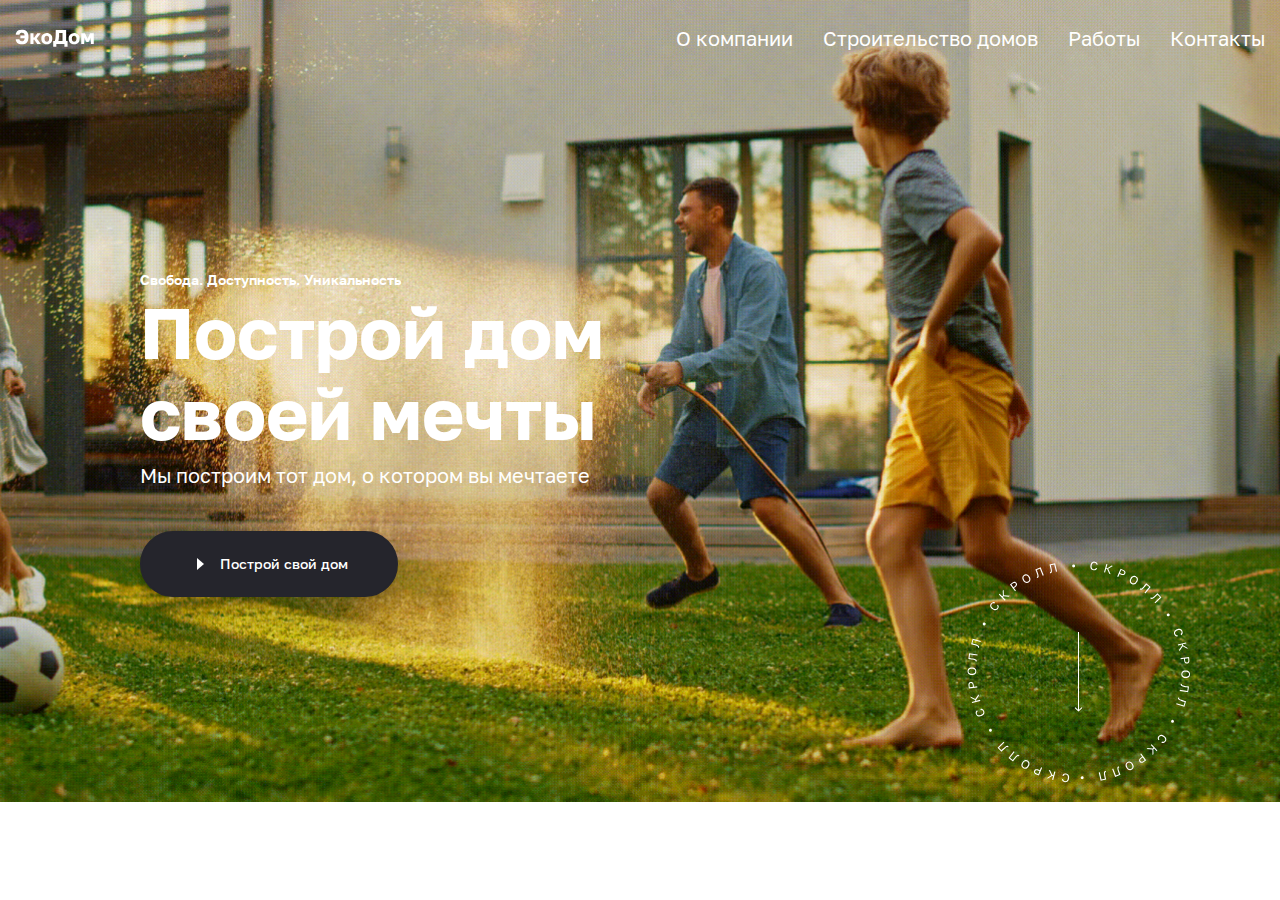
==== index.html @ 2472d7af "Update 2023-01-09T12:55:20.581Z" ====
<!DOCTYPE html>
<html lang="en">
	<head>
		<meta charset="UTF-8" />
		<meta http-equiv="X-UA-Compatible" content="IE=edge" />
		<meta name="viewport" content="width=device-width, initial-scale=1.0" />
		<title>Sample</title>
		<link type="image/svg" href="favicons/favicon.svg" rel="icon" />
		<link href="css/style.min.css" rel="stylesheet" />
	</head>

	<body>
		<header class="header">
	<div class="container">
		<div class="header__wrap">
			<a class="logo">
				<svg class="logo__img">
					<use href="img/sprite.svg#logo"></use>
				</svg>
			</a>
			<button class="burger btn-reset">
				<span class="burger__line"></span>
			</button>
			<nav class="nav">
				<ul class="nav__menu list-reset menu">
					<li class="menu__item">
						<a
							class="menu__link link-reset"
							href="#"
							data-goto=".page__section-1"
							>О компании</a
						>
					</li>
					<li class="menu__item">
						<a
							class="menu__link link-reset"
							href="#"
							data-goto=".page__section-2"
							>Строительство домов</a
						>
					</li>
					<li class="menu__item">
						<a
							class="menu__link link-reset"
							href="#"
							data-goto=".page__section-3"
							>Работы</a
						>
					</li>
					<li class="menu__item">
						<a
							class="menu__link link-reset"
							href="#"
							data-goto=".page__section-3"
							>Контакты</a
						>
					</li>
				</ul>
			</nav>
		</div>
	</div>
</header>

		<main class="main"><section class="hero">
	<div class="hero__container container">
		<div class="hero__wrap">
			<span class="hero__descr">Свобода. Доступность. Уникальность</span>
			<h1 class="hero__title">Построй дом своей мечты</h1>
			<span class="hero__quote"
				>Мы&nbsp;построим тот дом, о&nbsp;котором вы&nbsp;мечтаете</span
			>
			<a class="hero__link link link-reset" href="#">Построй свой дом</a>
		</div>
		<a class="hero__scroll link-reset" href="#">
			<svg class="hero__img">
				<use href="img/sprite.svg#scroll"></use>
			</svg>
		</a>
	</div>
</section>
</main>
		<footer class="footer">
  <div class="container">

  </div>
</footer>
		<script src="js/scripts.min.js"></script>
	</body>
</html>
---- css/style.min.css ----
/*! normalize.css v8.0.1 | MIT License | github.com/necolas/normalize.css */
/* Document
   ========================================================================== */
/**
 * 1. Correct the line height in all browsers.
 * 2. Prevent adjustments of font size after orientation changes in iOS.
 */
html {
  line-height: 1.15; /* 1 */
  -webkit-text-size-adjust: 100%; /* 2 */
}

/* Sections
   ========================================================================== */
/**
 * Remove the margin in all browsers.
 */
body {
  margin: 0;
}

/**
 * Render the `main` element consistently in IE.
 */
main {
  display: block;
}

/**
 * Correct the font size and margin on `h1` elements within `section` and
 * `article` contexts in Chrome, Firefox, and Safari.
 */
h1 {
  font-size: 2em;
  margin: 0.67em 0;
}

/* Grouping content
   ========================================================================== */
/**
 * 1. Add the correct box sizing in Firefox.
 * 2. Show the overflow in Edge and IE.
 */
hr {
  -webkit-box-sizing: content-box;
          box-sizing: content-box; /* 1 */
  height: 0; /* 1 */
  overflow: visible; /* 2 */
}

/**
 * 1. Correct the inheritance and scaling of font size in all browsers.
 * 2. Correct the odd `em` font sizing in all browsers.
 */
pre {
  font-family: monospace, monospace; /* 1 */
  font-size: 1em; /* 2 */
}

/* Text-level semantics
   ========================================================================== */
/**
 * Remove the gray background on active links in IE 10.
 */
a {
  background-color: transparent;
}

/**
 * 1. Remove the bottom border in Chrome 57-
 * 2. Add the correct text decoration in Chrome, Edge, IE, Opera, and Safari.
 */
abbr[title] {
  border-bottom: none; /* 1 */
  text-decoration: underline; /* 2 */
  -webkit-text-decoration: underline dotted;
          text-decoration: underline dotted; /* 2 */
}

/**
 * Add the correct font weight in Chrome, Edge, and Safari.
 */
b,
strong {
  font-weight: bolder;
}

/**
 * 1. Correct the inheritance and scaling of font size in all browsers.
 * 2. Correct the odd `em` font sizing in all browsers.
 */
code,
kbd,
samp {
  font-family: monospace, monospace; /* 1 */
  font-size: 1em; /* 2 */
}

/**
 * Add the correct font size in all browsers.
 */
small {
  font-size: 80%;
}

/**
 * Prevent `sub` and `sup` elements from affecting the line height in
 * all browsers.
 */
sub,
sup {
  font-size: 75%;
  line-height: 0;
  position: relative;
  vertical-align: baseline;
}

sub {
  bottom: -0.25em;
}

sup {
  top: -0.5em;
}

/* Embedded content
   ========================================================================== */
/**
 * Remove the border on images inside links in IE 10.
 */
img {
  border-style: none;
}

/* Forms
   ========================================================================== */
/**
 * 1. Change the font styles in all browsers.
 * 2. Remove the margin in Firefox and Safari.
 */
button,
input,
optgroup,
select,
textarea {
  font-family: inherit; /* 1 */
  font-size: 100%; /* 1 */
  line-height: 1.15; /* 1 */
  margin: 0; /* 2 */
}

/**
 * Show the overflow in IE.
 * 1. Show the overflow in Edge.
 */
button,
input { /* 1 */
  overflow: visible;
}

/**
 * Remove the inheritance of text transform in Edge, Firefox, and IE.
 * 1. Remove the inheritance of text transform in Firefox.
 */
button,
select { /* 1 */
  text-transform: none;
}

/**
 * Correct the inability to style clickable types in iOS and Safari.
 */
button,
[type=button],
[type=reset],
[type=submit] {
  -webkit-appearance: button;
}

/**
 * Remove the inner border and padding in Firefox.
 */
button::-moz-focus-inner,
[type=button]::-moz-focus-inner,
[type=reset]::-moz-focus-inner,
[type=submit]::-moz-focus-inner {
  border-style: none;
  padding: 0;
}

/**
 * Restore the focus styles unset by the previous rule.
 */
button:-moz-focusring,
[type=button]:-moz-focusring,
[type=reset]:-moz-focusring,
[type=submit]:-moz-focusring {
  outline: 1px dotted ButtonText;
}

/**
 * Correct the padding in Firefox.
 */
fieldset {
  padding: 0.35em 0.75em 0.625em;
}

/**
 * 1. Correct the text wrapping in Edge and IE.
 * 2. Correct the color inheritance from `fieldset` elements in IE.
 * 3. Remove the padding so developers are not caught out when they zero out
 *    `fieldset` elements in all browsers.
 */
legend {
  -webkit-box-sizing: border-box;
          box-sizing: border-box; /* 1 */
  color: inherit; /* 2 */
  display: table; /* 1 */
  max-width: 100%; /* 1 */
  padding: 0; /* 3 */
  white-space: normal; /* 1 */
}

/**
 * Add the correct vertical alignment in Chrome, Firefox, and Opera.
 */
progress {
  vertical-align: baseline;
}

/**
 * Remove the default vertical scrollbar in IE 10+.
 */
textarea {
  overflow: auto;
}

/**
 * 1. Add the correct box sizing in IE 10.
 * 2. Remove the padding in IE 10.
 */
[type=checkbox],
[type=radio] {
  -webkit-box-sizing: border-box;
          box-sizing: border-box; /* 1 */
  padding: 0; /* 2 */
}

/**
 * Correct the cursor style of increment and decrement buttons in Chrome.
 */
[type=number]::-webkit-inner-spin-button,
[type=number]::-webkit-outer-spin-button {
  height: auto;
}

/**
 * 1. Correct the odd appearance in Chrome and Safari.
 * 2. Correct the outline style in Safari.
 */
[type=search] {
  -webkit-appearance: textfield; /* 1 */
  outline-offset: -2px; /* 2 */
}

/**
 * Remove the inner padding in Chrome and Safari on macOS.
 */
[type=search]::-webkit-search-decoration {
  -webkit-appearance: none;
}

/**
 * 1. Correct the inability to style clickable types in iOS and Safari.
 * 2. Change font properties to `inherit` in Safari.
 */
::-webkit-file-upload-button {
  -webkit-appearance: button; /* 1 */
  font: inherit; /* 2 */
}

/* Interactive
   ========================================================================== */
/*
 * Add the correct display in Edge, IE 10+, and Firefox.
 */
details {
  display: block;
}

/*
 * Add the correct display in all browsers.
 */
summary {
  display: list-item;
}

/* Misc
   ========================================================================== */
/**
 * Add the correct display in IE 10+.
 */
template {
  display: none;
}

/**
 * Add the correct display in IE 10.
 */
[hidden] {
  display: none;
}

@font-face {
  font-family: "Inter-LightBETA";
  src: url("../fonts/Inter-LightBETA.woff2");
  font-weight: 200;
  font-style: normal;
  font-display: swap;
}
@font-face {
  font-family: "Inter-Medium";
  src: url("../fonts/Inter-Medium.woff2");
  font-weight: 300;
  font-style: normal;
  font-display: swap;
}
@font-face {
  font-family: "Inter-Regular";
  src: url("../fonts/Inter-Regular.woff2");
  font-weight: 400;
  font-style: normal;
  font-display: swap;
}
@font-face {
  font-family: "Inter-SemiBold";
  src: url("../fonts/Inter-SemiBold.woff2");
  font-weight: 500;
  font-style: normal;
  font-display: swap;
}
@font-face {
  font-family: "Oranienbaum-Regular";
  src: url("../fonts/Oranienbaum-Regular.woff2");
  font-weight: 400;
  font-style: normal;
  font-display: swap;
}
@font-face {
  font-family: "Golos-Text_Regular";
  src: url("../fonts/Golos-Text_Regular.woff2");
  font-weight: 400;
  font-style: normal;
  font-display: swap;
}
@font-face {
  font-family: "Golos-Text_Medium";
  src: url("../fonts/Golos-Text_Medium.woff2");
  font-weight: 500;
  font-style: normal;
  font-display: swap;
}
@font-face {
  font-family: "Golos-Text_DemiBold";
  src: url("../fonts/Golos-Text_DemiBold.woff2");
  font-weight: 600;
  font-style: normal;
  font-display: swap;
}
@font-face {
  font-family: "Golos-Text_Bold";
  src: url("../fonts/Golos-Text_Bold.woff2");
  font-weight: 700;
  font-style: normal;
  font-display: swap;
}
html {
  -webkit-box-sizing: border-box;
          box-sizing: border-box;
  scroll-behavior: smooth;
}

*,
*::before,
*::after {
  -webkit-box-sizing: inherit;
          box-sizing: inherit;
}

body {
  margin: 0;
  font-family: "Golos-Text_Regular", sans-serif;
  font-weight: 400;
  font-size: 16px;
  line-height: 130%;
  color: #ffffff;
}
body.lock {
  overflow: hidden;
}

.container {
  margin: 0 auto;
  max-width: 1300px;
  padding: 0 15px;
}

.btn-reset {
  padding: 0;
  background-color: transparent;
  border: none;
  cursor: pointer;
  color: inherit;
}

.link-reset {
  text-decoration: none;
  color: inherit;
}

.list-reset {
  margin: 0;
  padding: 0;
  list-style: none;
}

.title {
  margin: 0;
}

.text {
  margin: 0;
}

.link {
  padding: 23px 48px 23px 78px;
  font-family: "Golos-Text_Medium", sans-serif;
  font-weight: 500;
  font-size: 14px;
  line-height: 113%;
  background-color: #25252c;
  border: 2px solid #25252c;
  -webkit-box-shadow: -6px 62px 25px rgba(0, 0, 0, 0.01), -3px 35px 21px rgba(0, 0, 0, 0.05), -1px 16px 16px rgba(0, 0, 0, 0.09), 0px 4px 9px rgba(0, 0, 0, 0.1), 0px 0px 0px rgba(0, 0, 0, 0.1);
          box-shadow: -6px 62px 25px rgba(0, 0, 0, 0.01), -3px 35px 21px rgba(0, 0, 0, 0.05), -1px 16px 16px rgba(0, 0, 0, 0.09), 0px 4px 9px rgba(0, 0, 0, 0.1), 0px 0px 0px rgba(0, 0, 0, 0.1);
  border-radius: 55px;
  position: relative;
  -webkit-transition: all 0.4s;
  -o-transition: all 0.4s;
  transition: all 0.4s;
}
.link::after {
  position: absolute;
  content: "";
  top: 25px;
  left: 55px;
  -webkit-clip-path: polygon(0 0, 0 100%, 100% 50%);
          clip-path: polygon(0 0, 0 100%, 100% 50%);
  background-color: #ffffff;
  width: 7px;
  height: 12px;
}
.link:hover {
  background-color: inherit;
}

body.lock {
  overflow: hidden;
}

.header {
  position: absolute;
  top: 0;
  left: 0;
  width: 100%;
  z-index: 10;
  padding: 25px 0;
}
.header__wrap {
  display: -webkit-box;
  display: -ms-flexbox;
  display: flex;
  -webkit-box-pack: justify;
      -ms-flex-pack: justify;
          justify-content: space-between;
  -webkit-box-align: center;
      -ms-flex-align: center;
          align-items: center;
}

.logo {
  position: relative;
  width: 79px;
  height: 26px;
  z-index: 5;
}
.logo__img {
  width: 100%;
  height: 100%;
}

.burger {
  display: none;
}

.menu__item {
  position: relative;
  color: #ffffff;
}
.menu__item::after {
  position: absolute;
  content: "";
  width: 0;
  border-top: 2px dashed white;
  top: 100%;
  right: 0;
  -webkit-transition: all 0.4s;
  -o-transition: all 0.4s;
  transition: all 0.4s;
}
.menu__item:hover::after {
  width: 100%;
  left: 0;
}

/*-------------------------*/
body.touch .menu__link {
  -webkit-box-flex: 1;
      -ms-flex: 1 1 auto;
          flex: 1 1 auto;
  -webkit-transition: -webkit-transform 0.4s ease 0s;
  transition: -webkit-transform 0.4s ease 0s;
  -o-transition: transform 0.4s ease 0s;
  transition: transform 0.4s ease 0s;
  transition: transform 0.4s ease 0s, -webkit-transform 0.4s ease 0s;
}

/*-------------------------*/
@media screen and (min-width: 940px) {
  .menu {
    display: -webkit-box;
    display: -ms-flexbox;
    display: flex;
    -webkit-box-align: center;
        -ms-flex-align: center;
            align-items: center;
  }
  .menu__item {
    margin-right: 30px;
    font-size: 20px;
    color: #ffffff;
  }
  .menu__item:last-child {
    margin-right: 0;
  }
}
@media screen and (max-width: 940px) {
  .burger {
    z-index: 5;
    display: block;
    width: 30px;
    height: 18px;
    position: relative;
    cursor: pointer;
  }
  .burger::before, .burger::after, .burger__line {
    position: absolute;
    left: 0;
    border-top: 1px solid #ffffff;
    width: 100%;
    -webkit-transition: all 0.4s ease 0s;
    -o-transition: all 0.4s ease 0s;
    transition: all 0.4s ease 0s;
    background-color: #ffffff;
  }
  .burger::before, .burger::after {
    content: "";
  }
  .burger::before {
    top: 0;
  }
  .burger::after {
    bottom: 0;
  }
  .burger__line {
    top: 50%;
    -webkit-transform: scale(1) translate(0, -50%);
        -ms-transform: scale(1) translate(0, -50%);
            transform: scale(1) translate(0, -50%);
  }
  .burger.active::before {
    top: 50%;
    -webkit-transform: rotate(-45deg) translate(0, -50%);
        -ms-transform: rotate(-45deg) translate(0, -50%);
            transform: rotate(-45deg) translate(0, -50%);
  }
  .burger.active::after {
    bottom: 50%;
    -webkit-transform: rotate(45deg) translate(0, 50%);
        -ms-transform: rotate(45deg) translate(0, 50%);
            transform: rotate(45deg) translate(0, 50%);
  }
  .burger.active .burger__line {
    -webkit-transform: scale(0) translate(0, -50%);
        -ms-transform: scale(0) translate(0, -50%);
            transform: scale(0) translate(0, -50%);
  }
  .nav {
    position: fixed;
    top: 0;
    left: -100%;
    width: 100%;
    height: 100%;
    background-color: rgba(0, 0, 0, 0.9);
    padding: 135px 30px 30px 30px;
    -webkit-transition: left 0.4s ease 0s;
    -o-transition: left 0.4s ease 0s;
    transition: left 0.4s ease 0s;
    overflow: auto;
  }
  .nav.active {
    left: 0;
  }
  .menu__item {
    -ms-flex-wrap: wrap;
        flex-wrap: wrap;
    margin-bottom: 30px;
    font-size: 24px;
  }
  .menu__item:last-child {
    margin-bottom: 0;
  }
  .menu__item:hover::after {
    width: 0;
  }
}
.hero {
  padding-top: 270px;
  padding-bottom: 205px;
  background-image: url(../img/hero/hero-bg.jpg);
  background-repeat: no-repeat;
  background-size: cover;
  background-position: center;
}
.hero__container {
  position: relative;
  padding-left: 140px;
}
.hero__wrap {
  display: -webkit-box;
  display: -ms-flexbox;
  display: flex;
  -webkit-box-orient: vertical;
  -webkit-box-direction: normal;
      -ms-flex-direction: column;
          flex-direction: column;
  -webkit-box-align: start;
      -ms-flex-align: start;
          align-items: flex-start;
  max-width: 470px;
}
.hero__descr {
  font-family: "Golos-Text_DemiBold", sans-serif;
  font-weight: 600;
  font-size: 14px;
}
.hero__title {
  margin: 0;
  margin-bottom: 10px;
  font-family: "Golos-Text_Bold", sans-serif;
  font-weight: 700;
  font-size: 72px;
  line-height: 113%;
}
.hero__quote {
  margin-bottom: 45px;
  font-size: 20px;
  line-height: 113%;
}
.hero__scroll {
  width: 230px;
  height: 230px;
  position: absolute;
  right: 86px;
  bottom: 40px;
  -webkit-transform: translate(0, 100%);
      -ms-transform: translate(0, 100%);
          transform: translate(0, 100%);
  -webkit-transition: -webkit-transform 0.4s;
  transition: -webkit-transform 0.4s;
  -o-transition: transform 0.4s;
  transition: transform 0.4s;
  transition: transform 0.4s, -webkit-transform 0.4s;
}
.hero__scroll:hover {
  -webkit-transform: translate(0, 100%) scale(95%);
      -ms-transform: translate(0, 100%) scale(95%);
          transform: translate(0, 100%) scale(95%);
}
.hero__img {
  width: 100%;
  height: 100%;
}
/*# sourceMappingURL=style.min.css.map */
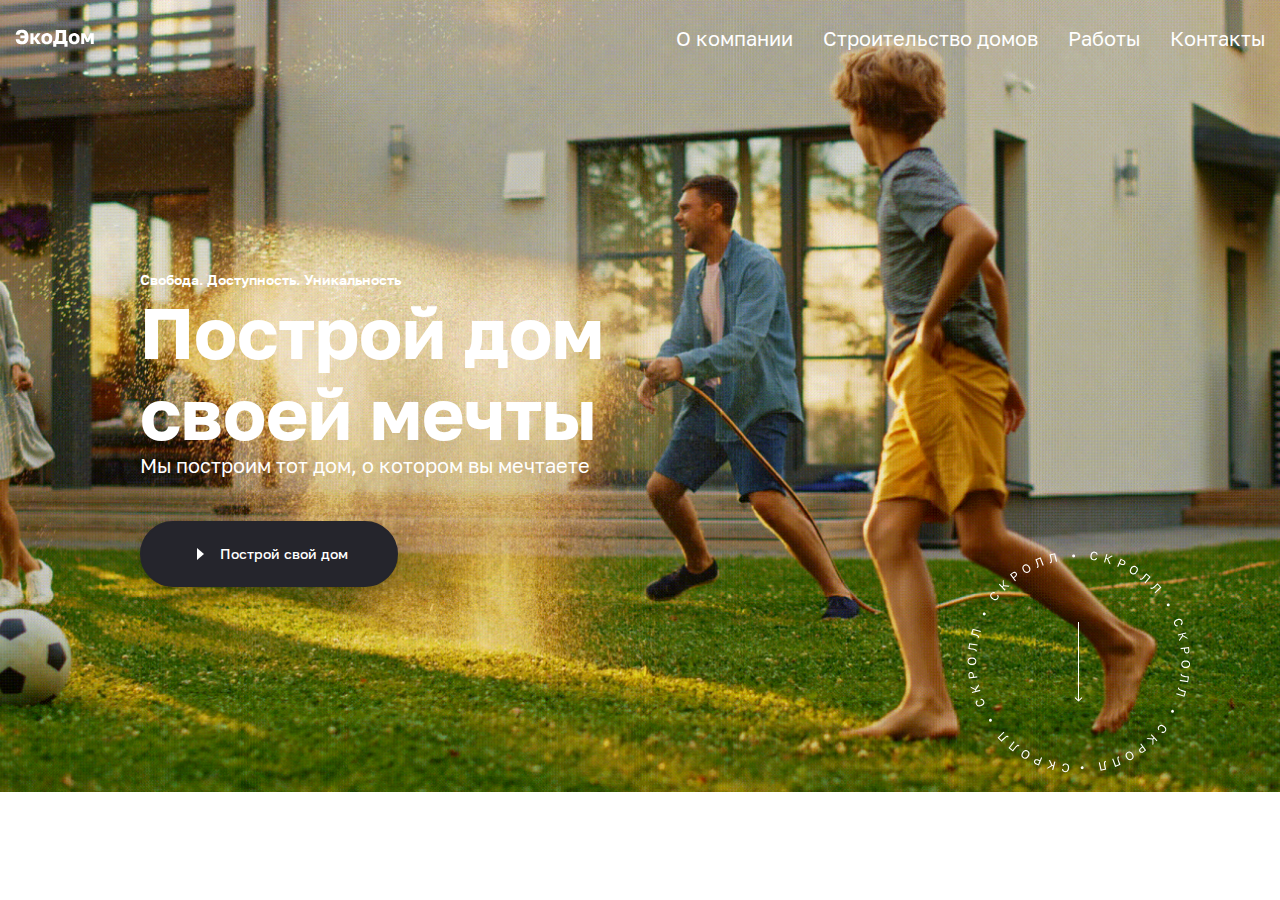
==== commit aed134b0: "Update 2023-01-09T13:35:09.793Z" ====
--- a/index.html
+++ b/index.html
@@ -4,7 +4,7 @@
 		<meta charset="UTF-8" />
 		<meta http-equiv="X-UA-Compatible" content="IE=edge" />
 		<meta name="viewport" content="width=device-width, initial-scale=1.0" />
-		<title>Sample</title>
+		<title>EcoHome</title>
 		<link type="image/svg" href="favicons/favicon.svg" rel="icon" />
 		<link href="css/style.min.css" rel="stylesheet" />
 	</head>
@@ -65,7 +65,8 @@
 	<div class="hero__container container">
 		<div class="hero__wrap">
 			<span class="hero__descr">Свобода. Доступность. Уникальность</span>
-			<h1 class="hero__title">Построй дом своей мечты</h1>
+			<h1 class="hero__title">Построй дом</h1>
+			<h1 class="hero__title">своей мечты</h1>
 			<span class="hero__quote"
 				>Мы&nbsp;построим тот дом, о&nbsp;котором вы&nbsp;мечтаете</span
 			>
--- a/css/style.min.css
+++ b/css/style.min.css
@@ -641,9 +641,40 @@
   background-size: cover;
   background-position: center;
 }
+@media (max-width: 992px) {
+  .hero {
+    padding-top: 200px;
+    padding-bottom: 170px;
+  }
+}
+@media (max-width: 768px) {
+  .hero {
+    padding-top: 150px;
+    padding-bottom: 230px;
+  }
+}
 .hero__container {
+  display: -webkit-box;
+  display: -ms-flexbox;
+  display: flex;
+  -webkit-box-pack: start;
+      -ms-flex-pack: start;
+          justify-content: flex-start;
   position: relative;
   padding-left: 140px;
+}
+@media (max-width: 992px) {
+  .hero__container {
+    padding-left: 60px;
+  }
+}
+@media (max-width: 576px) {
+  .hero__container {
+    -webkit-box-pack: center;
+        -ms-flex-pack: center;
+            justify-content: center;
+    padding-left: 0;
+  }
 }
 .hero__wrap {
   display: -webkit-box;
@@ -658,23 +689,59 @@
           align-items: flex-start;
   max-width: 470px;
 }
+@media (max-width: 576px) {
+  .hero__wrap {
+    -webkit-box-align: center;
+        -ms-flex-align: center;
+            align-items: center;
+  }
+}
 .hero__descr {
   font-family: "Golos-Text_DemiBold", sans-serif;
   font-weight: 600;
   font-size: 14px;
+  text-align: center;
 }
 .hero__title {
   margin: 0;
-  margin-bottom: 10px;
   font-family: "Golos-Text_Bold", sans-serif;
   font-weight: 700;
   font-size: 72px;
   line-height: 113%;
 }
+.hero__title:last-child {
+  margin-bottom: 10px;
+}
+@media (max-width: 992px) {
+  .hero__title {
+    font-size: 64px;
+    text-align: center;
+  }
+}
+@media (max-width: 576px) {
+  .hero__title {
+    font-size: 42px;
+  }
+}
 .hero__quote {
   margin-bottom: 45px;
   font-size: 20px;
   line-height: 113%;
+  text-align: center;
+}
+@media (max-width: 576px) {
+  .hero__quote {
+    margin-bottom: 25px;
+  }
+}
+@media (max-width: 576px) {
+  .hero__link {
+    padding: 13px 38px 13px 68px;
+  }
+  .hero__link::after {
+    top: 15px;
+    left: 46px;
+  }
 }
 .hero__scroll {
   width: 230px;
@@ -696,6 +763,27 @@
       -ms-transform: translate(0, 100%) scale(95%);
           transform: translate(0, 100%) scale(95%);
 }
+@media (max-width: 992px) {
+  .hero__scroll {
+    width: 180px;
+    height: 180px;
+    right: 56px;
+  }
+}
+@media (max-width: 768px) {
+  .hero__scroll {
+    right: 50%;
+    bottom: -30px;
+    -webkit-transform: translate(50%, 100%);
+        -ms-transform: translate(50%, 100%);
+            transform: translate(50%, 100%);
+  }
+  .hero__scroll:hover {
+    -webkit-transform: translate(50%, 100%) scale(95%);
+        -ms-transform: translate(50%, 100%) scale(95%);
+            transform: translate(50%, 100%) scale(95%);
+  }
+}
 .hero__img {
   width: 100%;
   height: 100%;
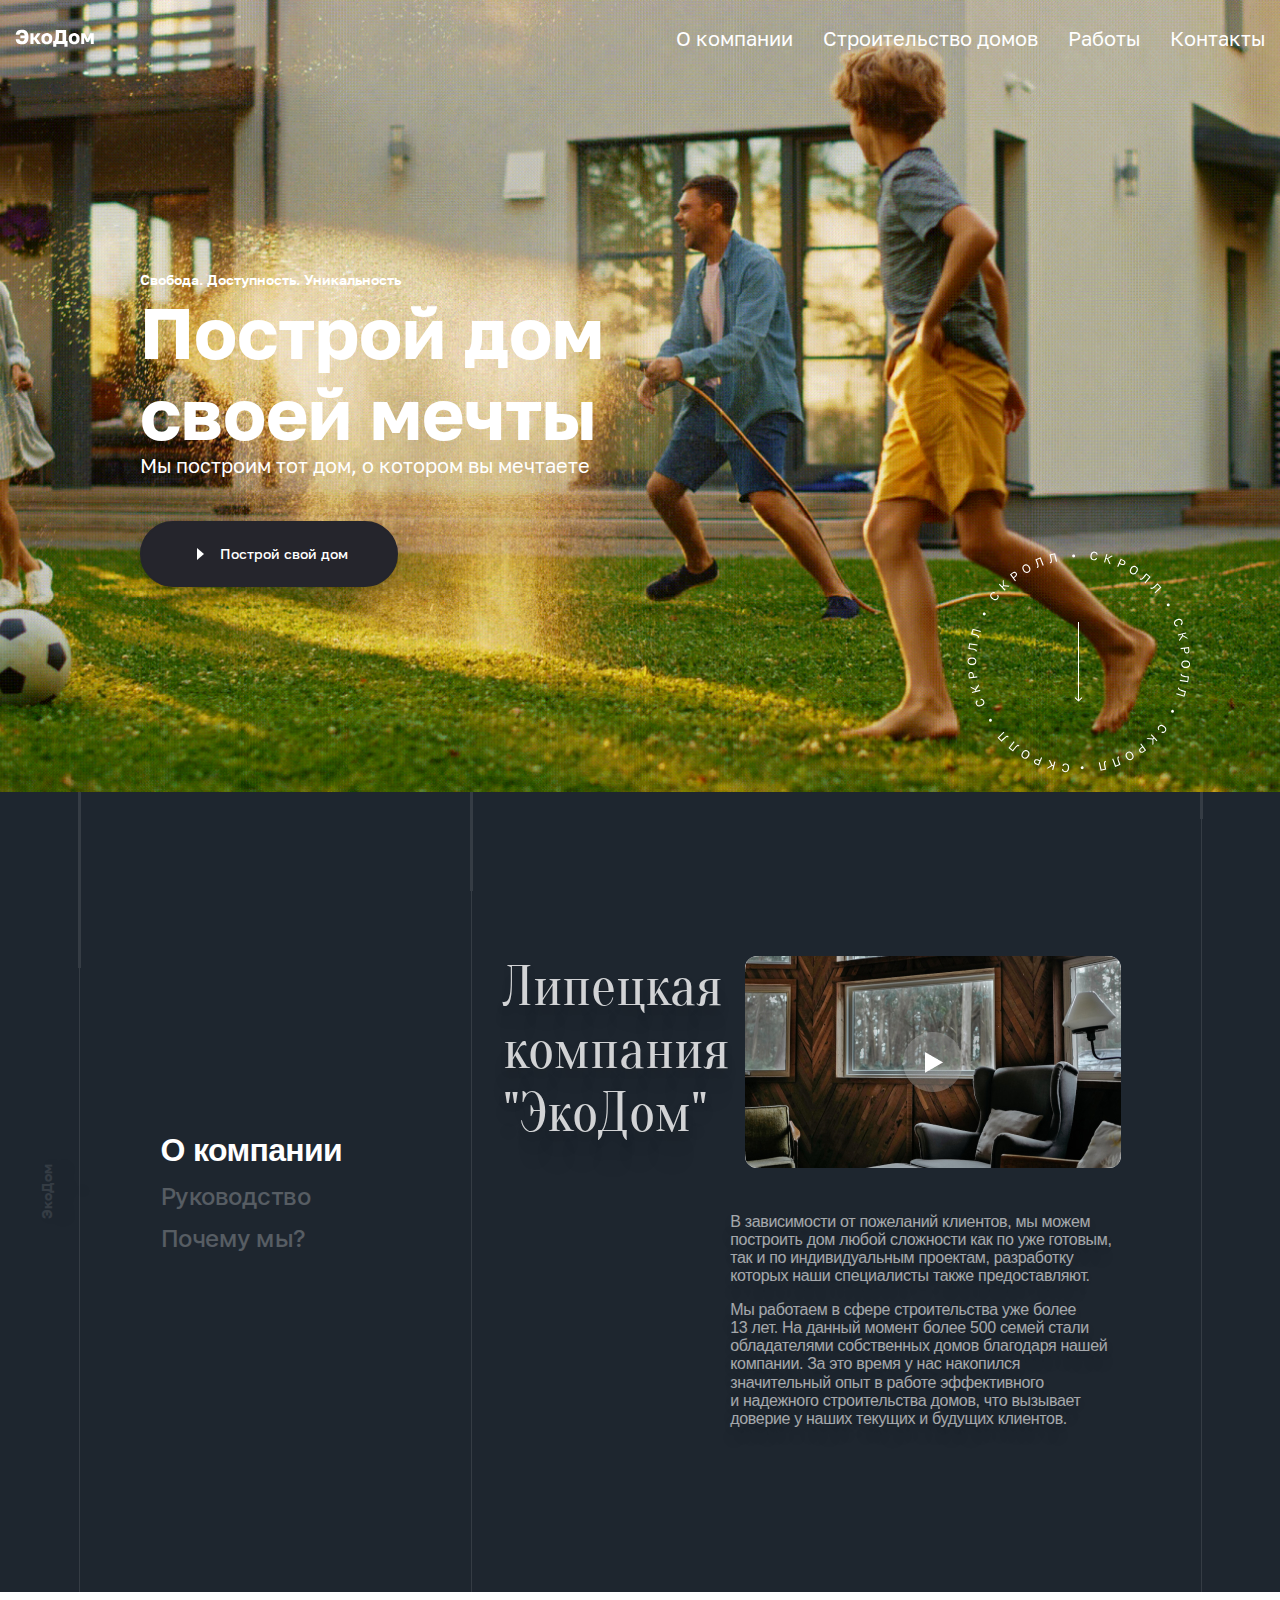
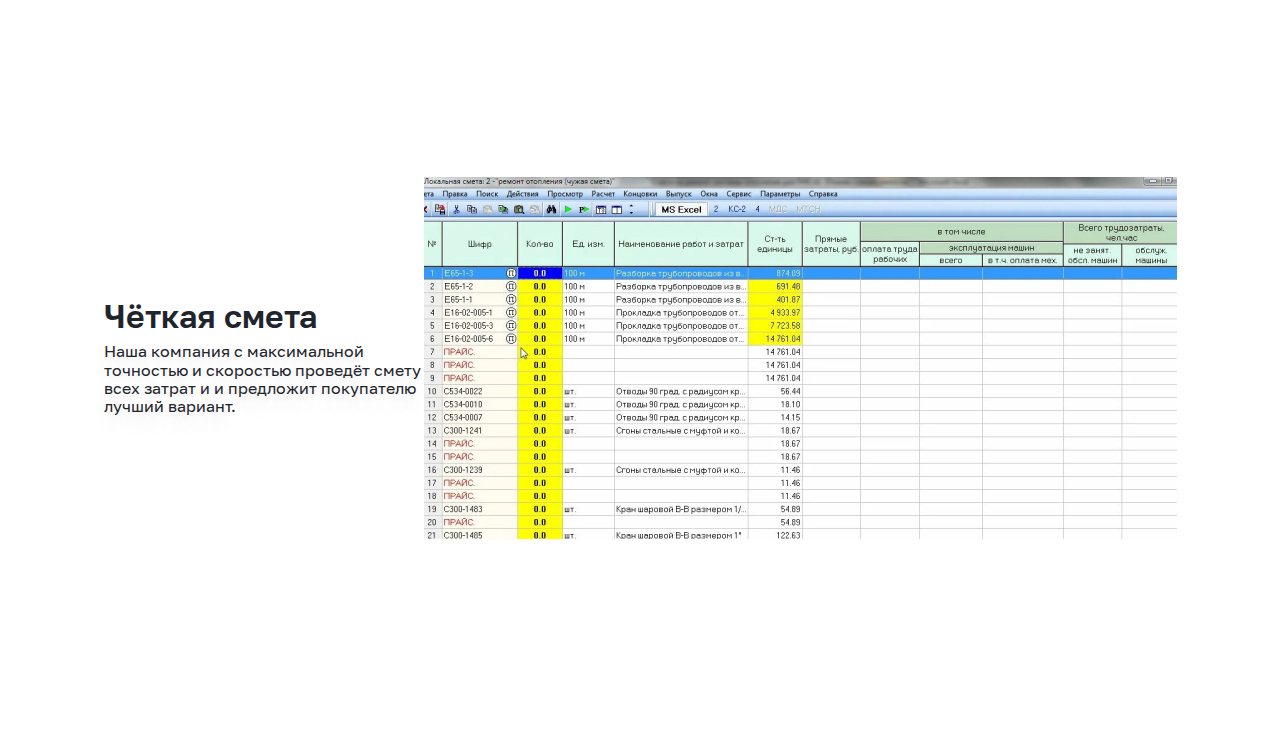
==== commit 5cc43f36: "Update 2023-02-12T11:31:20.267Z" ====
--- a/index.html
+++ b/index.html
@@ -24,10 +24,7 @@
 			<nav class="nav">
 				<ul class="nav__menu list-reset menu">
 					<li class="menu__item">
-						<a
-							class="menu__link link-reset"
-							href="#"
-							data-goto=".page__section-1"
+						<a class="menu__link link-reset" href="#" data-goto=".about"
 							>О компании</a
 						>
 					</li>
@@ -61,7 +58,8 @@
 	</div>
 </header>
 
-		<main class="main"><section class="hero">
+		<main class="main">
+			<section class="hero">
 	<div class="hero__container container">
 		<div class="hero__wrap">
 			<span class="hero__descr">Свобода. Доступность. Уникальность</span>
@@ -72,14 +70,127 @@
 			>
 			<a class="hero__link link link-reset" href="#">Построй свой дом</a>
 		</div>
-		<a class="hero__scroll link-reset" href="#">
+		<a class="hero__scroll link-reset" href="#about">
 			<svg class="hero__img">
 				<use href="img/sprite.svg#scroll"></use>
 			</svg>
 		</a>
 	</div>
 </section>
-</main>
+ <section class="about" id="about">
+	<div class="about__container container">
+		<div class="about__wrap">
+			<span class="about__excerpt">ЭкоДом</span>
+			<div class="tabs">
+	<div class="tabs__header">
+		<div class="tabs__header-item active">О компании</div>
+		<div class="tabs__header-item">Руководство</div>
+		<div class="tabs__header-item">Почему мы?</div>
+	</div>
+	<div class="tabs__content">
+		<div class="tabs__content-item tab1">
+			<h2 class="tab1__title tab-title">Липецкая компания "ЭкоДом"</h2>
+			<div class="tab1__content">
+				<div class="tab1__inner-img">
+					<img
+						class="tab1__img"
+						src="img/about/about-video.jpg"
+						alt="Видео о компании"
+					/>
+				</div>
+				<p class="tab1__text tab-text">
+					В&nbsp;зависимости от&nbsp;пожеланий клиентов, мы&nbsp;можем построить
+					дом любой сложности как по&nbsp;уже готовым, так
+					и&nbsp;по&nbsp;индивидуальным проектам, разработку которых наши
+					специалисты также предоставляют.
+				</p>
+				<p class="tab1__text tab-text">
+					Мы работаем в&nbsp;сфере строительства уже более 13&nbsp;лет.
+					На&nbsp;данный момент более 500 семей стали обладателями собственных
+					домов благодаря нашей компании. За&nbsp;это время у&nbsp;нас накопился
+					значительный опыт в&nbsp;работе эффективного и&nbsp;надежного
+					строительства домов, что вызывает доверие у&nbsp;наших текущих
+					и&nbsp;будущих клиентов.
+				</p>
+			</div>
+		</div>
+		<div class="tabs__content-item tab2">
+			<div class="tab2__inner-img">
+				<img
+					class="tab2__img"
+					src="../../img/about/head.jpg"
+					alt="Глава компании"
+				/>
+			</div>
+			<div class="tab2__content">
+				<h2 class="tab2__title tab-title">
+					Здравствуйте, меня зовут Евгений Халипа
+				</h2>
+				<p class="tab2__text tab-text">
+					Я, как руководитель отдела, гарантирую вам, что ваш дом будет построен
+					качественно, в&nbsp;срок.
+				</p>
+			</div>
+		</div>
+		<div class="tabs__content-item tab3">
+			<div class="tab3__inner-img">
+				<img
+					class="tab3__img"
+					src="../../img/about/command.jpg"
+					alt="Команда"
+				/>
+			</div>
+			<ul class="tab3__list list-reset">
+				<li class="tab3__item">
+					Отработаны процессы и&nbsp;накоплен огромный опыт.
+				</li>
+				<li class="tab3__item">
+					Строим под ключ: от&nbsp;геоизысканий участка до&nbsp;ландшафтных
+					работ.
+				</li>
+				<li class="tab3__item">
+					Благодаря комплексному подходу с&nbsp;нами спокойно.
+				</li>
+				<li class="tab3__item">
+					Мы&nbsp;всегда дорабатываем проект дома под выбранный участок
+					и&nbsp;потребности каждого из&nbsp;будущих жильцов.
+				</li>
+				<li class="tab3__item">Строгое соблюдение ГОСТ, СНиП.</li>
+				<li class="tab3__item">
+					Полный цикл&nbsp;&mdash; от&nbsp;лесозаготовки до&nbsp;готового дома
+					под ключ.
+				</li>
+			</ul>
+		</div>
+	</div>
+</div>
+
+		</div>
+	</div>
+</section>
+
+			<section class="estimate">
+	<div class="container">
+		<div class="estimate__wrap">
+			<div class="estimate__content">
+				<h2 class="estimate__title title">Чёткая смета</h2>
+				<p class="estimate__text text">
+					Наша компания с&nbsp;максимальной точностью и&nbsp;скоростью проведёт
+					смету всех затрат и&nbsp;и&nbsp;предложит покупателю лучший вариант.
+				</p>
+			</div>
+			<div class="estimate__inner-img">
+				<img
+					class="estimate__img"
+					src="../../img/estimate/estimate-table.jpg"
+					alt="Таблица сметы"
+				/>
+			</div>
+		</div>
+	</div>
+</section>
+
+		</main>
 		<footer class="footer">
   <div class="container">
 
--- a/css/style.min.css
+++ b/css/style.min.css
@@ -312,15 +312,15 @@
 }
 
 @font-face {
-  font-family: "Inter-LightBETA";
-  src: url("../fonts/Inter-LightBETA.woff2");
+  font-family: "Inter-ExtraLightBETA";
+  src: url("../fonts/Inter-ExtraLightBETA.woff2");
   font-weight: 200;
   font-style: normal;
   font-display: swap;
 }
 @font-face {
-  font-family: "Inter-Medium";
-  src: url("../fonts/Inter-Medium.woff2");
+  font-family: "Inter-LightBETA";
+  src: url("../fonts/LightBETA.woff2");
   font-weight: 300;
   font-style: normal;
   font-display: swap;
@@ -333,9 +333,16 @@
   font-display: swap;
 }
 @font-face {
+  font-family: "Inter-Medium";
+  src: url("../fonts/Inter-Medium.woff2");
+  font-weight: 500;
+  font-style: normal;
+  font-display: swap;
+}
+@font-face {
   font-family: "Inter-SemiBold";
   src: url("../fonts/Inter-SemiBold.woff2");
-  font-weight: 500;
+  font-weight: 600;
   font-style: normal;
   font-display: swap;
 }
@@ -426,10 +433,15 @@
 
 .title {
   margin: 0;
+  font-family: "Golos-Text_DemiBold", sans-serif;
+  font-weight: 600;
+  font-size: 32px;
+  line-height: 98.5%;
 }
 
 .text {
   margin: 0;
+  line-height: 113%;
 }
 
 .link {
@@ -463,6 +475,66 @@
   background-color: inherit;
 }
 
+.tab-title {
+  margin: 0;
+  font-family: "Oranienbaum-Regular", sans-serif;
+  font-weight: 400;
+  font-size: 56px;
+  line-height: 113%;
+  opacity: 0.8;
+  text-shadow: -6px 62px 25px rgba(0, 0, 0, 0.01), -3px 35px 21px rgba(0, 0, 0, 0.05), -1px 16px 16px rgba(0, 0, 0, 0.09), 0px 4px 9px rgba(0, 0, 0, 0.1), 0px 0px 0px rgba(0, 0, 0, 0.1);
+}
+@media screen and (max-width: 1220px) {
+  .tab-title {
+    text-align: center;
+  }
+}
+@media screen and (max-width: 768px) {
+  .tab-title {
+    font-size: 36px;
+  }
+}
+
+.tab-text {
+  margin: 0;
+  font-family: "Inter-LightBETA", sans-serif;
+  font-weight: 300;
+  line-height: 114%;
+  letter-spacing: -0.02em;
+  text-shadow: -6px 62px 25px rgba(0, 0, 0, 0.01), -3px 35px 21px rgba(0, 0, 0, 0.05), -1px 16px 16px rgba(0, 0, 0, 0.09), 0px 4px 9px rgba(0, 0, 0, 0.1), 0px 0px 0px rgba(0, 0, 0, 0.1);
+  opacity: 0.6;
+}
+@media screen and (max-width: 1220px) {
+  .tab-text {
+    text-align: center;
+  }
+}
+
+@-webkit-keyframes fadeInDown {
+  from {
+    opacity: 0;
+    -webkit-transform: translate3d(0, -100%, 0);
+    transform: translate3d(0, -100%, 0);
+  }
+  to {
+    opacity: 1;
+    -webkit-transform: translate3d(0, 0, 0);
+    transform: translate3d(0, 0, 0);
+  }
+}
+
+@keyframes fadeInDown {
+  from {
+    opacity: 0;
+    -webkit-transform: translate3d(0, -100%, 0);
+    transform: translate3d(0, -100%, 0);
+  }
+  to {
+    opacity: 1;
+    -webkit-transform: translate3d(0, 0, 0);
+    transform: translate3d(0, 0, 0);
+  }
+}
 body.lock {
   overflow: hidden;
 }
@@ -633,6 +705,293 @@
     width: 0;
   }
 }
+.tabs {
+  display: -webkit-box;
+  display: -ms-flexbox;
+  display: flex;
+  -webkit-box-align: center;
+      -ms-flex-align: center;
+          align-items: center;
+  max-width: 1020px;
+  width: 100%;
+  height: 100%;
+  padding-right: 60px;
+  gap: 150px;
+}
+@media screen and (max-width: 992px) {
+  .tabs {
+    gap: 50px;
+  }
+}
+@media screen and (max-width: 768px) {
+  .tabs {
+    margin-right: 0;
+    padding-right: 10px;
+  }
+}
+.tabs__header {
+  display: -webkit-box;
+  display: -ms-flexbox;
+  display: flex;
+  -webkit-box-orient: vertical;
+  -webkit-box-direction: normal;
+      -ms-flex-direction: column;
+          flex-direction: column;
+  -webkit-box-align: start;
+      -ms-flex-align: start;
+          align-items: flex-start;
+  -webkit-box-pack: center;
+      -ms-flex-pack: center;
+          justify-content: center;
+  max-width: 195px;
+  width: 100%;
+  height: 100%;
+  position: relative;
+}
+.tabs__header::after {
+  position: absolute;
+  content: "";
+  width: 3px;
+  height: 100%;
+  top: 0;
+  right: -120px;
+  opacity: 0.1;
+  background-image: url("../../img/about/about-decoration-center.png");
+  background-repeat: no-repeat;
+  background-size: cover;
+  background-position: center;
+}
+@media screen and (max-width: 992px) {
+  .tabs__header {
+    max-width: 155px;
+  }
+  .tabs__header::after {
+    right: -40px;
+  }
+}
+@media screen and (max-width: 768px) {
+  .tabs__header {
+    max-width: 112px;
+  }
+}
+.tabs__header-item {
+  margin-bottom: 15px;
+  cursor: pointer;
+  font-family: "Inter-Medium", sans-serif;
+  font-weight: 300;
+  font-size: 24px;
+  line-height: 113%;
+  letter-spacing: -0.02em;
+  opacity: 0.25;
+}
+.tabs__header-item:last-child {
+  margin-bottom: 0;
+}
+@media screen and (max-width: 768px) {
+  .tabs__header-item {
+    font-size: 18px;
+  }
+}
+.tabs__header-item.active {
+  font-family: "Inter-Bold", sans-serif;
+  font-weight: 600;
+  font-size: 32px;
+  opacity: 1;
+}
+@media screen and (max-width: 992px) {
+  .tabs__header-item.active {
+    font-size: 25px;
+  }
+}
+@media screen and (max-width: 768px) {
+  .tabs__header-item.active {
+    font-size: 18px;
+  }
+}
+.tabs__content {
+  display: -webkit-box;
+  display: -ms-flexbox;
+  display: flex;
+  -webkit-box-align: center;
+      -ms-flex-align: center;
+          align-items: center;
+  -webkit-box-pack: center;
+      -ms-flex-pack: center;
+          justify-content: center;
+  max-width: 680px;
+}
+@media screen and (max-width: 1220px) {
+  .tabs__content {
+    max-width: 420px;
+  }
+}
+@media screen and (max-width: 768px) {
+  .tabs__content {
+    max-width: 530px;
+  }
+}
+@media screen and (max-width: 1220px) {
+  .tabs__content-item {
+    -webkit-box-orient: vertical;
+    -webkit-box-direction: normal;
+        -ms-flex-direction: column;
+            flex-direction: column;
+    -webkit-box-align: center;
+        -ms-flex-align: center;
+            align-items: center;
+  }
+}
+
+.tab1 {
+  display: -webkit-box;
+  display: -ms-flexbox;
+  display: flex;
+  -webkit-box-align: start;
+      -ms-flex-align: start;
+          align-items: flex-start;
+}
+@media screen and (max-width: 1220px) {
+  .tab1__title {
+    margin-bottom: 20px;
+  }
+}
+.tab1__content {
+  display: -webkit-box;
+  display: -ms-flexbox;
+  display: flex;
+  -webkit-box-orient: vertical;
+  -webkit-box-direction: normal;
+      -ms-flex-direction: column;
+          flex-direction: column;
+  -webkit-box-align: end;
+      -ms-flex-align: end;
+          align-items: flex-end;
+}
+@media screen and (max-width: 1220px) {
+  .tab1__content {
+    -webkit-box-align: center;
+        -ms-flex-align: center;
+            align-items: center;
+  }
+}
+.tab1__inner-img {
+  margin-bottom: 45px;
+  max-width: 376px;
+  line-height: 0;
+}
+@media screen and (max-width: 768px) {
+  .tab1__inner-img {
+    margin-bottom: 10px;
+  }
+}
+.tab1__img {
+  border-radius: 12px;
+  width: 100%;
+  height: auto;
+}
+.tab1__text {
+  margin-bottom: 15px;
+}
+.tab1__text:last-child {
+  margin-bottom: 0;
+}
+
+.tab2 {
+  display: -webkit-box;
+  display: -ms-flexbox;
+  display: flex;
+  -webkit-box-pack: justify;
+      -ms-flex-pack: justify;
+          justify-content: space-between;
+  max-width: 640px;
+  width: 100%;
+}
+.tab2__inner-img {
+  margin-right: 40px;
+  max-width: 192px;
+  line-height: 0;
+}
+@media screen and (max-width: 1220px) {
+  .tab2__inner-img {
+    margin-right: 0;
+    margin-bottom: 20px;
+  }
+}
+.tab2__img {
+  width: 100%;
+  height: auto;
+  border-radius: 6px;
+}
+.tab2__content {
+  display: -webkit-box;
+  display: -ms-flexbox;
+  display: flex;
+  -webkit-box-orient: vertical;
+  -webkit-box-direction: normal;
+      -ms-flex-direction: column;
+          flex-direction: column;
+  -webkit-box-align: start;
+      -ms-flex-align: start;
+          align-items: flex-start;
+  max-width: 410px;
+}
+.tab2__title {
+  margin-bottom: 20px;
+}
+
+.tab3 {
+  display: -webkit-box;
+  display: -ms-flexbox;
+  display: flex;
+  -webkit-box-orient: vertical;
+  -webkit-box-direction: normal;
+      -ms-flex-direction: column;
+          flex-direction: column;
+  -webkit-box-align: start;
+      -ms-flex-align: start;
+          align-items: flex-start;
+}
+.tab3__inner-img {
+  margin-bottom: 25px;
+  max-width: 391px;
+  line-height: 0;
+}
+.tab3__img {
+  width: 100%;
+  height: auto;
+}
+.tab3__list {
+  padding-left: 25px;
+}
+.tab3__item {
+  margin-bottom: 15px;
+  font-family: "Inter", sans-serif;
+  font-weight: 300;
+  line-height: 113%;
+  opacity: 0.8;
+  text-shadow: -6px 62px 25px rgba(0, 0, 0, 0.01), -3px 35px 21px rgba(0, 0, 0, 0.05), -1px 16px 16px rgba(0, 0, 0, 0.09), 0px 4px 9px rgba(0, 0, 0, 0.1), 0px 0px 0px rgba(0, 0, 0, 0.1);
+  position: relative;
+}
+.tab3__item:last-child {
+  margin-bottom: 0;
+}
+.tab3__item::after {
+  position: absolute;
+  content: "";
+  width: 4px;
+  height: 4px;
+  top: 50%;
+  left: -11px;
+  background-color: #ffffff;
+  border-radius: 50%;
+  -webkit-transform: translate(0, -50%);
+      -ms-transform: translate(0, -50%);
+          transform: translate(0, -50%);
+}
+.tab3__item:nth-child(4)::after {
+  top: 25%;
+}
+
 .hero {
   padding-top: 270px;
   padding-bottom: 205px;
@@ -788,4 +1147,130 @@
   width: 100%;
   height: 100%;
 }
+
+.about {
+  background-color: #1E262F;
+}
+.about__container {
+  display: -webkit-box;
+  display: -ms-flexbox;
+  display: flex;
+  -webkit-box-align: center;
+      -ms-flex-align: center;
+          align-items: center;
+  max-width: 1235px;
+  height: 800px;
+  position: relative;
+}
+.about__container::after, .about__container::before {
+  position: absolute;
+  content: "";
+  width: 3px;
+  height: 100%;
+  top: 0;
+  opacity: 0.1;
+  background-image: url("../../img/about/about-decoration-left.png");
+  background-repeat: no-repeat;
+  background-size: cover;
+  background-position: center;
+}
+.about__container::after {
+  left: 55px;
+}
+.about__container::before {
+  top: 0;
+  right: 55px;
+  background-image: url("../../img/about/about-decoration-right.png");
+}
+@media screen and (max-width: 768px) {
+  .about__container::after {
+    left: 10px;
+  }
+  .about__container::before {
+    right: 10px;
+  }
+}
+.about__wrap {
+  display: -webkit-box;
+  display: -ms-flexbox;
+  display: flex;
+  -webkit-box-align: center;
+      -ms-flex-align: center;
+          align-items: center;
+  gap: 105px;
+  width: 100%;
+  height: 800px;
+}
+@media screen and (max-width: 992px) {
+  .about__wrap {
+    gap: 45px;
+  }
+}
+@media screen and (max-width: 768px) {
+  .about__wrap {
+    padding-left: 20px;
+  }
+}
+.about__excerpt {
+  width: 18px;
+  font-family: "Golos-Text_DemiBold", sans-serif;
+  font-weight: 600;
+  font-size: 14px;
+  opacity: 0.1;
+  text-shadow: -6px 62px 25px rgba(0, 0, 0, 0.01), -3px 35px 21px rgba(0, 0, 0, 0.05), -1px 16px 16px rgba(0, 0, 0, 0.09), 0px 4px 9px rgba(0, 0, 0, 0.1), 0px 0px 0px rgba(0, 0, 0, 0.1);
+  -webkit-transform: rotate(-90deg) translate(-100%, 0);
+      -ms-transform: rotate(-90deg) translate(-100%, 0);
+          transform: rotate(-90deg) translate(-100%, 0);
+}
+@media screen and (max-width: 768px) {
+  .about__excerpt {
+    display: none;
+  }
+}
+
+.estimate {
+  padding-top: 185px;
+  padding-bottom: 195px;
+}
+.estimate__wrap {
+  display: -webkit-box;
+  display: -ms-flexbox;
+  display: flex;
+  -webkit-box-align: center;
+      -ms-flex-align: center;
+          align-items: center;
+  -webkit-box-pack: center;
+      -ms-flex-pack: center;
+          justify-content: center;
+}
+.estimate__content {
+  display: -webkit-box;
+  display: -ms-flexbox;
+  display: flex;
+  -webkit-box-orient: vertical;
+  -webkit-box-direction: normal;
+      -ms-flex-direction: column;
+          flex-direction: column;
+  -webkit-box-align: start;
+      -ms-flex-align: start;
+          align-items: flex-start;
+  max-width: 320px;
+}
+.estimate__title {
+  margin-bottom: 10px;
+  color: #1f252d;
+}
+.estimate__text {
+  font-weight: 400;
+  color: #1f252d;
+  text-shadow: -6px 62px 25px rgba(0, 0, 0, 0.01), -3px 35px 21px rgba(0, 0, 0, 0.05), -1px 16px 16px rgba(0, 0, 0, 0.09), 0px 4px 9px rgba(0, 0, 0, 0.1), 0px 0px 0px rgba(0, 0, 0, 0.1);
+}
+.estimate__inner-img {
+  max-width: 753px;
+  line-height: 0;
+}
+.estimate__img {
+  width: 100%;
+  height: auto;
+}
 /*# sourceMappingURL=style.min.css.map */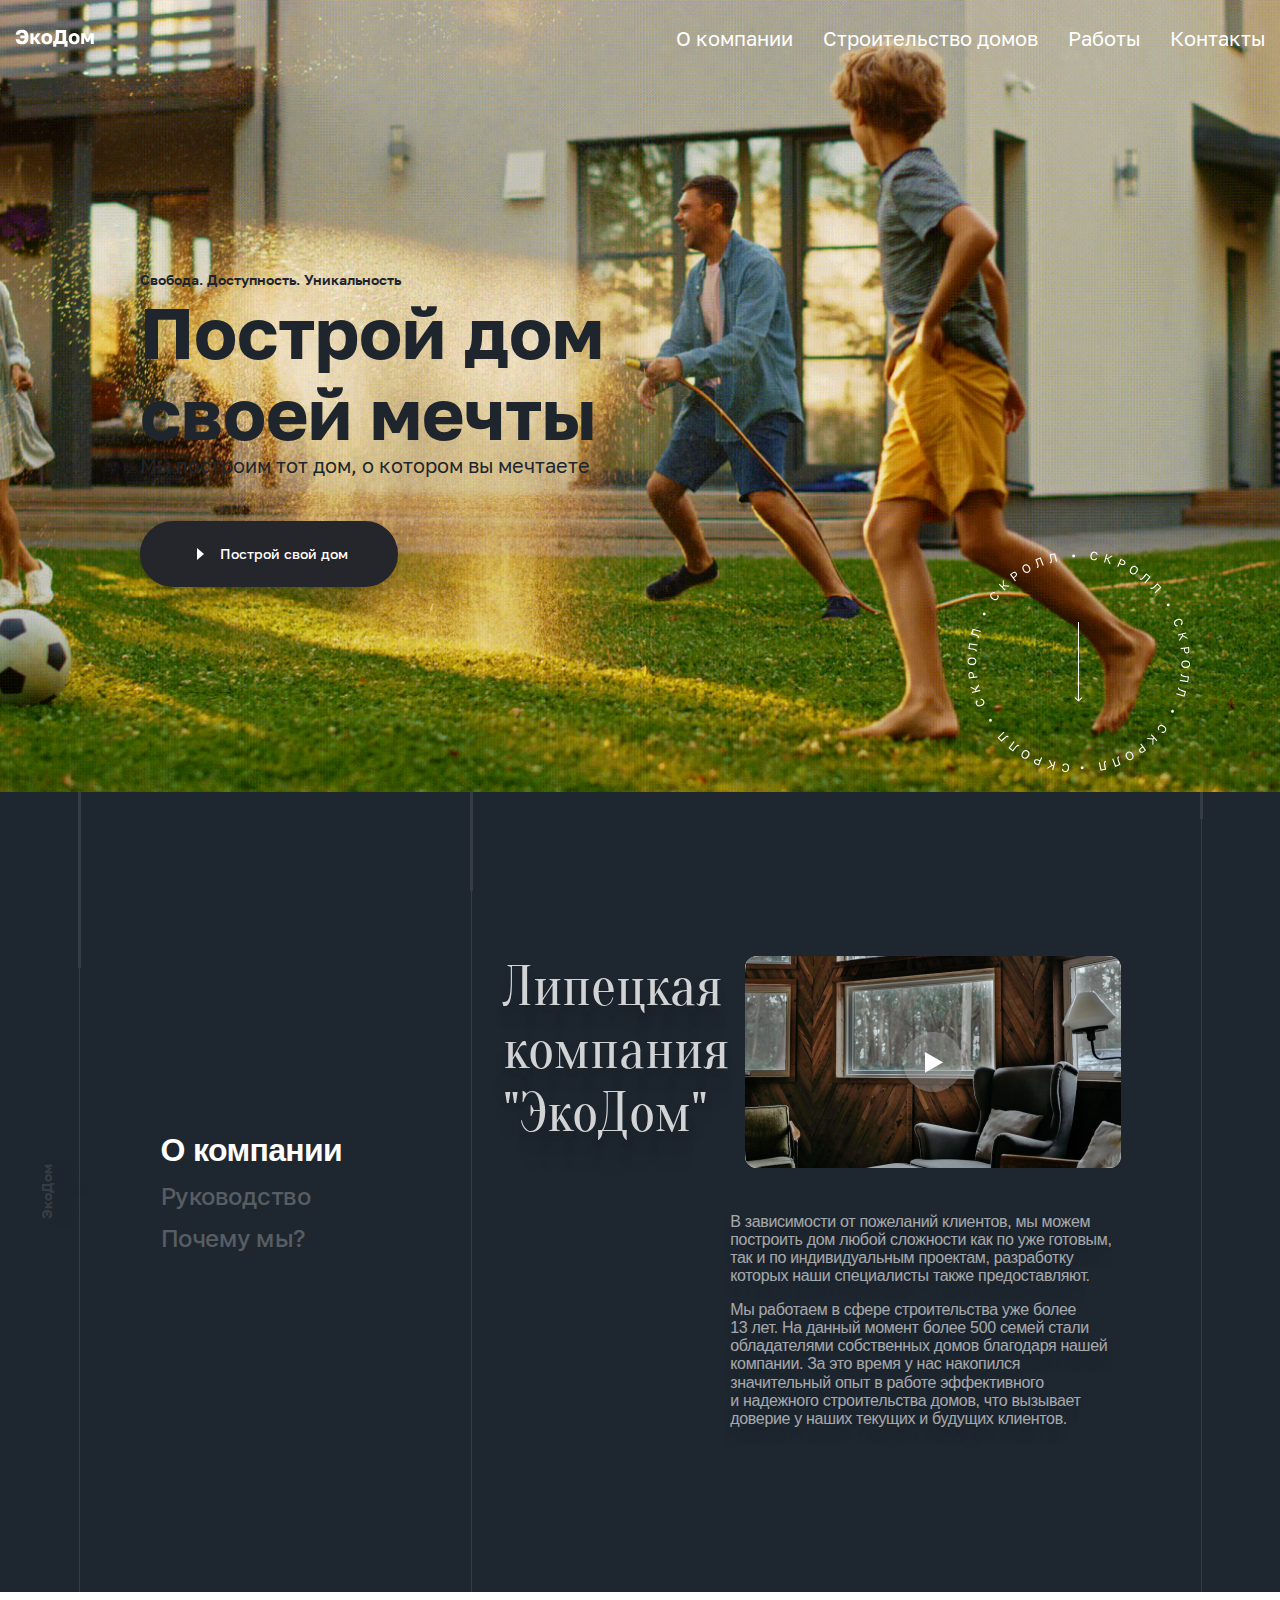
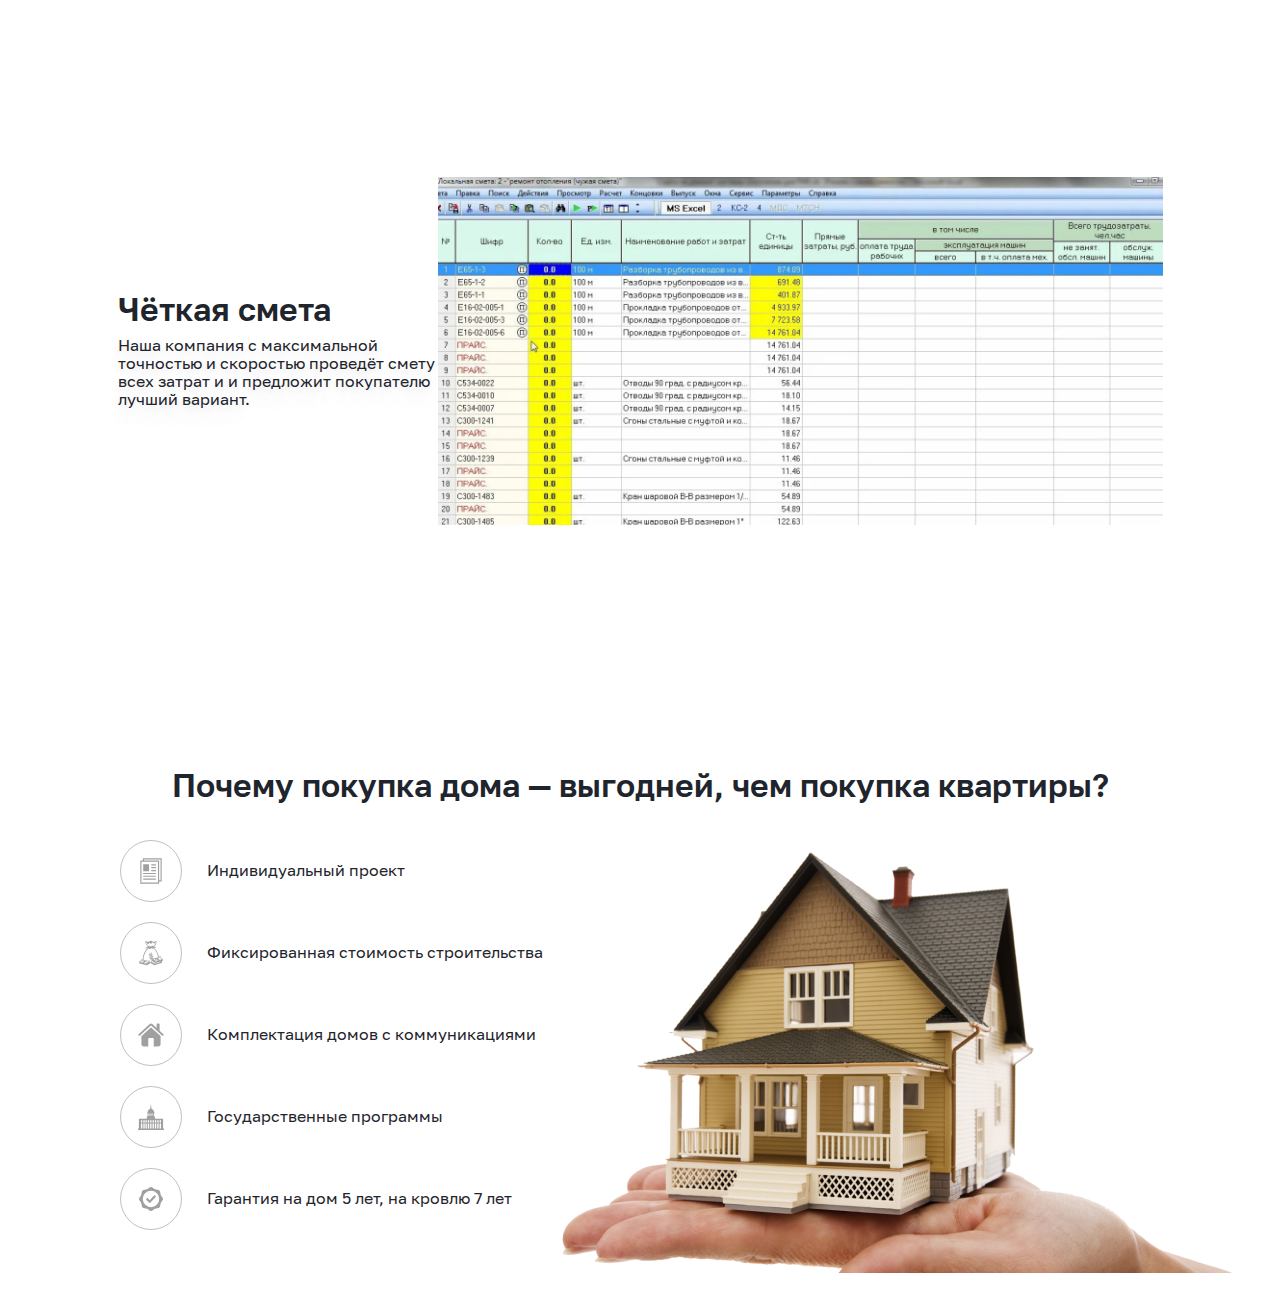
==== commit 89bc954f: "Update 2023-02-18T06:22:20.793Z" ====
--- a/index.html
+++ b/index.html
@@ -170,7 +170,7 @@
 </section>
 
 			<section class="estimate">
-	<div class="container">
+	<div class="container estimate__container">
 		<div class="estimate__wrap">
 			<div class="estimate__content">
 				<h2 class="estimate__title title">Чёткая смета</h2>
@@ -189,6 +189,71 @@
 		</div>
 	</div>
 </section>
+ <section class="benefit">
+	<div class="container benefit__container">
+		<h2 class="benefit__title title">
+			Почему покупка дома&nbsp;&mdash; выгодней, чем покупка квартиры?
+		</h2>
+		<div class="benefit__wrap">
+			<div class="benefit__content">
+				<div class="benefit__inner">
+					<div class="benefit__inner-icon">
+						<svg class="benefit__icon">
+							<use href="img/sprite.svg#document"></use>
+						</svg>
+					</div>
+					<span class="benefit__text">Индивидуальный проект</span>
+				</div>
+				<div class="benefit__inner">
+					<div class="benefit__inner-icon">
+						<svg class="benefit__icon">
+							<use href="img/sprite.svg#money-bag"></use>
+						</svg>
+					</div>
+					<span class="benefit__text"
+						>Фиксированная стоимость строительства</span
+					>
+				</div>
+				<div class="benefit__inner">
+					<div class="benefit__inner-icon">
+						<svg class="benefit__icon">
+							<use href="img/sprite.svg#house"></use>
+						</svg>
+					</div>
+					<span class="benefit__text"
+						>Комплектация домов с&nbsp;коммуникациями</span
+					>
+				</div>
+				<div class="benefit__inner">
+					<div class="benefit__inner-icon">
+						<svg class="benefit__icon">
+							<use href="img/sprite.svg#government"></use>
+						</svg>
+					</div>
+					<span class="benefit__text">Государственные программы</span>
+				</div>
+				<div class="benefit__inner">
+					<div class="benefit__inner-icon">
+						<svg class="benefit__icon">
+							<use href="img/sprite.svg#guarantee"></use>
+						</svg>
+					</div>
+
+					<span class="benefit__text"
+						>Гарантия на&nbsp;дом 5&nbsp;лет, на&nbsp;кровлю 7&nbsp;лет</span
+					>
+				</div>
+			</div>
+			<div class="benefit__inner-img">
+				<img
+					class="benefit__img"
+					src="../../img/benefit/home.jpg"
+					alt="Дом на ладони"
+				/>
+			</div>
+		</div>
+	</div>
+</section>
 
 		</main>
 		<footer class="footer">
--- a/css/style.min.css
+++ b/css/style.min.css
@@ -400,7 +400,7 @@
   font-weight: 400;
   font-size: 16px;
   line-height: 130%;
-  color: #ffffff;
+  color: #1f252d;
 }
 body.lock {
   overflow: hidden;
@@ -437,6 +437,7 @@
   font-weight: 600;
   font-size: 32px;
   line-height: 98.5%;
+  color: #1f252d;
 }
 
 .text {
@@ -452,6 +453,7 @@
   line-height: 113%;
   background-color: #25252c;
   border: 2px solid #25252c;
+  color: #ffffff;
   -webkit-box-shadow: -6px 62px 25px rgba(0, 0, 0, 0.01), -3px 35px 21px rgba(0, 0, 0, 0.05), -1px 16px 16px rgba(0, 0, 0, 0.09), 0px 4px 9px rgba(0, 0, 0, 0.1), 0px 0px 0px rgba(0, 0, 0, 0.1);
           box-shadow: -6px 62px 25px rgba(0, 0, 0, 0.01), -3px 35px 21px rgba(0, 0, 0, 0.05), -1px 16px 16px rgba(0, 0, 0, 0.09), 0px 4px 9px rgba(0, 0, 0, 0.1), 0px 0px 0px rgba(0, 0, 0, 0.1);
   border-radius: 55px;
@@ -481,6 +483,7 @@
   font-weight: 400;
   font-size: 56px;
   line-height: 113%;
+  color: #ffffff;
   opacity: 0.8;
   text-shadow: -6px 62px 25px rgba(0, 0, 0, 0.01), -3px 35px 21px rgba(0, 0, 0, 0.05), -1px 16px 16px rgba(0, 0, 0, 0.09), 0px 4px 9px rgba(0, 0, 0, 0.1), 0px 0px 0px rgba(0, 0, 0, 0.1);
 }
@@ -501,6 +504,7 @@
   font-weight: 300;
   line-height: 114%;
   letter-spacing: -0.02em;
+  color: #ffffff;
   text-shadow: -6px 62px 25px rgba(0, 0, 0, 0.01), -3px 35px 21px rgba(0, 0, 0, 0.05), -1px 16px 16px rgba(0, 0, 0, 0.09), 0px 4px 9px rgba(0, 0, 0, 0.1), 0px 0px 0px rgba(0, 0, 0, 0.1);
   opacity: 0.6;
 }
@@ -781,6 +785,7 @@
   font-weight: 300;
   font-size: 24px;
   line-height: 113%;
+  color: #ffffff;
   letter-spacing: -0.02em;
   opacity: 0.25;
 }
@@ -829,6 +834,14 @@
   .tabs__content {
     max-width: 530px;
   }
+}
+.tabs__content-item {
+  display: -webkit-box;
+  display: -ms-flexbox;
+  display: flex;
+  -webkit-box-align: start;
+      -ms-flex-align: start;
+          align-items: flex-start;
 }
 @media screen and (max-width: 1220px) {
   .tabs__content-item {
@@ -842,14 +855,6 @@
   }
 }
 
-.tab1 {
-  display: -webkit-box;
-  display: -ms-flexbox;
-  display: flex;
-  -webkit-box-align: start;
-      -ms-flex-align: start;
-          align-items: flex-start;
-}
 @media screen and (max-width: 1220px) {
   .tab1__title {
     margin-bottom: 20px;
@@ -897,9 +902,6 @@
 }
 
 .tab2 {
-  display: -webkit-box;
-  display: -ms-flexbox;
-  display: flex;
   -webkit-box-pack: justify;
       -ms-flex-pack: justify;
           justify-content: space-between;
@@ -940,9 +942,6 @@
 }
 
 .tab3 {
-  display: -webkit-box;
-  display: -ms-flexbox;
-  display: flex;
   -webkit-box-orient: vertical;
   -webkit-box-direction: normal;
       -ms-flex-direction: column;
@@ -968,6 +967,7 @@
   font-family: "Inter", sans-serif;
   font-weight: 300;
   line-height: 113%;
+  color: #ffffff;
   opacity: 0.8;
   text-shadow: -6px 62px 25px rgba(0, 0, 0, 0.01), -3px 35px 21px rgba(0, 0, 0, 0.05), -1px 16px 16px rgba(0, 0, 0, 0.09), 0px 4px 9px rgba(0, 0, 0, 0.1), 0px 0px 0px rgba(0, 0, 0, 0.1);
   position: relative;
@@ -1216,6 +1216,7 @@
   font-family: "Golos-Text_DemiBold", sans-serif;
   font-weight: 600;
   font-size: 14px;
+  color: #ffffff;
   opacity: 0.1;
   text-shadow: -6px 62px 25px rgba(0, 0, 0, 0.01), -3px 35px 21px rgba(0, 0, 0, 0.05), -1px 16px 16px rgba(0, 0, 0, 0.09), 0px 4px 9px rgba(0, 0, 0, 0.1), 0px 0px 0px rgba(0, 0, 0, 0.1);
   -webkit-transform: rotate(-90deg) translate(-100%, 0);
@@ -1231,6 +1232,21 @@
 .estimate {
   padding-top: 185px;
   padding-bottom: 195px;
+}
+@media screen and (max-width: 992px) {
+  .estimate {
+    padding-top: 150px;
+    padding-bottom: 160px;
+  }
+}
+@media screen and (max-width: 576px) {
+  .estimate {
+    padding-top: 70px;
+    padding-bottom: 80px;
+  }
+}
+.estimate__container {
+  max-width: 1075px;
 }
 .estimate__wrap {
   display: -webkit-box;
@@ -1242,6 +1258,14 @@
   -webkit-box-pack: center;
       -ms-flex-pack: center;
           justify-content: center;
+}
+@media screen and (max-width: 768px) {
+  .estimate__wrap {
+    -webkit-box-orient: vertical;
+    -webkit-box-direction: normal;
+        -ms-flex-direction: column;
+            flex-direction: column;
+  }
 }
 .estimate__content {
   display: -webkit-box;
@@ -1256,13 +1280,17 @@
           align-items: flex-start;
   max-width: 320px;
 }
+@media screen and (max-width: 768px) {
+  .estimate__content {
+    max-width: 100%;
+    margin-bottom: 20px;
+  }
+}
 .estimate__title {
   margin-bottom: 10px;
-  color: #1f252d;
 }
 .estimate__text {
   font-weight: 400;
-  color: #1f252d;
   text-shadow: -6px 62px 25px rgba(0, 0, 0, 0.01), -3px 35px 21px rgba(0, 0, 0, 0.05), -1px 16px 16px rgba(0, 0, 0, 0.09), 0px 4px 9px rgba(0, 0, 0, 0.1), 0px 0px 0px rgba(0, 0, 0, 0.1);
 }
 .estimate__inner-img {
@@ -1273,4 +1301,82 @@
   width: 100%;
   height: auto;
 }
+
+.benefit {
+  padding-top: 50px;
+  padding-bottom: 25px;
+}
+.benefit__container {
+  display: -webkit-box;
+  display: -ms-flexbox;
+  display: flex;
+  -webkit-box-orient: vertical;
+  -webkit-box-direction: normal;
+      -ms-flex-direction: column;
+          flex-direction: column;
+  -webkit-box-align: center;
+      -ms-flex-align: center;
+          align-items: center;
+  max-width: 1350px;
+}
+.benefit__title {
+  margin-bottom: 10px;
+}
+.benefit__wrap {
+  display: -webkit-box;
+  display: -ms-flexbox;
+  display: flex;
+  -webkit-box-pack: justify;
+      -ms-flex-pack: justify;
+          justify-content: space-between;
+  -webkit-box-align: center;
+      -ms-flex-align: center;
+          align-items: center;
+  width: 100%;
+  padding-left: 105px;
+}
+.benefit__content {
+  display: -webkit-box;
+  display: -ms-flexbox;
+  display: flex;
+  -webkit-box-orient: vertical;
+  -webkit-box-direction: normal;
+      -ms-flex-direction: column;
+          flex-direction: column;
+  -webkit-box-align: start;
+      -ms-flex-align: start;
+          align-items: flex-start;
+}
+.benefit__inner {
+  display: -webkit-box;
+  display: -ms-flexbox;
+  display: flex;
+  -webkit-box-pack: justify;
+      -ms-flex-pack: justify;
+          justify-content: space-between;
+  -webkit-box-align: center;
+      -ms-flex-align: center;
+          align-items: center;
+  margin-bottom: 20px;
+  gap: 25px;
+}
+.benefit__inner-icon {
+  display: -webkit-box;
+  display: -ms-flexbox;
+  display: flex;
+  -webkit-box-pack: center;
+      -ms-flex-pack: center;
+          justify-content: center;
+  -webkit-box-align: center;
+      -ms-flex-align: center;
+          align-items: center;
+  width: 62px;
+  height: 62px;
+  border: 1px solid rgba(2, 2, 2, 0.25);
+  border-radius: 50%;
+}
+.benefit__icon {
+  max-width: 26px;
+  max-height: 26px;
+}
 /*# sourceMappingURL=style.min.css.map */